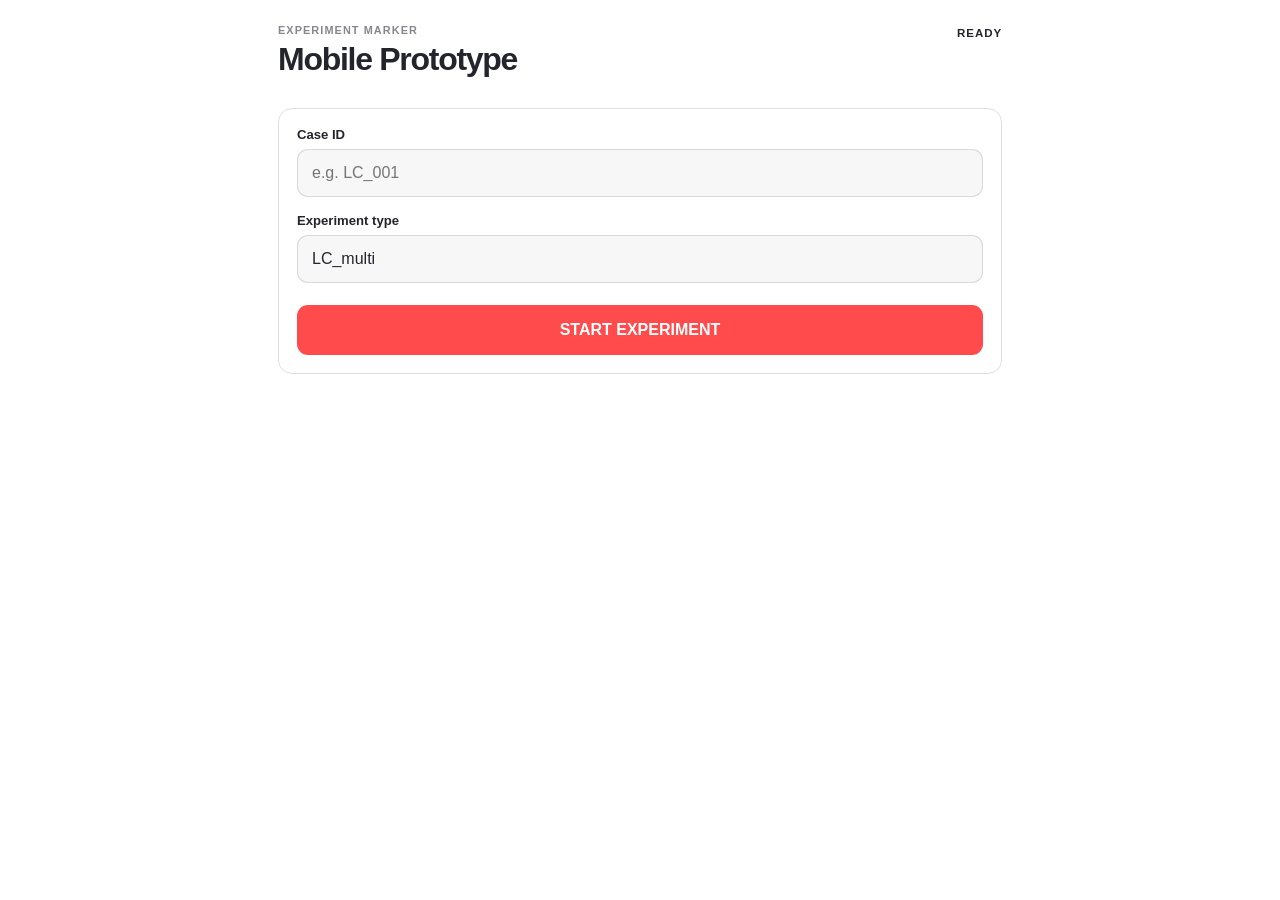
==== index.html @ 3c9c39f7 "Add files via upload" ====
<!DOCTYPE html>
<html lang="en">
<head>
    <meta charset="UTF-8">

    <meta
        name="viewport"
        content="width=device-width, initial-scale=1.0, viewport-fit=cover"
    >

    <title>Experiment Marker</title>
    <meta
    name="theme-color"
    content="#ff4b4b"
    >
    <link
    rel="manifest"
    href="manifest.json"
    >
    <link
        rel="stylesheet"
        href="style.css"
    >
</head>

<body>

<main class="app">

    <header class="header">

        <div>
            <div class="eyebrow">
                EXPERIMENT MARKER
            </div>

            <h1>
                Mobile Prototype
            </h1>
        </div>

        <div
            id="statusBadge"
            class="status-badge"
        >
            READY
        </div>

    </header>


    <!-- ===================================================
         READY
         =================================================== -->

    <section
        id="readyView"
        class="view"
    >

        <div class="panel">

            <label for="caseIdInput">
                Case ID
            </label>

            <input
                id="caseIdInput"
                type="text"
                placeholder="e.g. LC_001"
                autocomplete="off"
            >


            <label for="experimentTypeInput">
                Experiment type
            </label>

            <input
                id="experimentTypeInput"
                type="text"
                value="LC_multi"
                autocomplete="off"
            >


            <button
                id="startButton"
                class="primary-button"
                type="button"
            >
                START EXPERIMENT
            </button>

        </div>

    </section>


    <!-- ===================================================
         RUNNING
         =================================================== -->

    <section
        id="runningView"
        class="view hidden"
    >

        <div class="case-strip">

            <div>
                <div class="small-label">
                    CASE
                </div>

                <div
                    id="runningCaseId"
                    class="case-id"
                >
                </div>
            </div>

            <div class="align-right">
                <div class="small-label">
                    ACTIVE EVENTS
                </div>

                <div
                    id="eventCount"
                    class="count"
                >
                    0
                </div>
            </div>

        </div>


        <div class="event-console">

            <div class="section-title">
                Mark Event
            </div>

            <label for="eventNoteInput">
                Optional note
            </label>

            <input
                id="eventNoteInput"
                type="text"
                placeholder="e.g. difficult trocar, artifact"
                autocomplete="off"
            >


            <div
                id="eventGrid"
                class="event-grid"
            >
            </div>


            <div
                id="lastRecorded"
                class="last-recorded hidden"
            >

                <div>
                    <div class="small-label">
                        LAST ACTIVE EVENT
                    </div>

                    <div
                        id="lastEventName"
                        class="last-event-name"
                    >
                    </div>
                </div>

                <div
                    id="lastEventElapsed"
                    class="elapsed"
                >
                </div>

            </div>

        </div>


        <!-- Calibration -->

        <details class="utility-shell">

            <summary>
                Time Calibration
            </summary>

            <div class="utility-content">

                <div class="calibration-grid">

                    <div>

                        <label for="runningReferenceTime">
                            Reference clock
                        </label>

                        <input
                            id="runningReferenceTime"
                            type="text"
                            inputmode="decimal"
                            placeholder="14:32:18.000"
                            autocomplete="off"
                        >

                    </div>


                    <div>

                        <label for="runningEegTime">
                            EEG / device clock
                        </label>

                        <input
                            id="runningEegTime"
                            type="text"
                            inputmode="decimal"
                            placeholder="14:32:16.000"
                            autocomplete="off"
                        >

                    </div>

                </div>


                <div class="calibration-actions">

                    <button
                        id="runningApplyCalibration"
                        class="utility-button"
                        type="button"
                    >
                        Apply Calibration
                    </button>

                    <button
                        id="runningClearCalibration"
                        class="utility-button"
                        type="button"
                    >
                        Clear
                    </button>

                </div>


                <div
                    id="runningCalibrationStatus"
                    class="calibration-status"
                >
                    Not calibrated
                </div>

            </div>

        </details>


        <!-- Timeline -->

        <details class="timeline-shell">

            <summary>
                Event Timeline
            </summary>

            <div
                id="timeline"
                class="timeline"
            >
            </div>

        </details>


        <div class="correction-actions">

            <button
                id="undoButton"
                class="utility-button"
                type="button"
            >
                Undo Last Event
            </button>

            <button
                id="restoreButton"
                class="utility-button"
                type="button"
            >
                Restore
            </button>

        </div>


        <button
            id="endButton"
            class="secondary-button"
            type="button"
        >
            End Experiment
        </button>

    </section>


    <!-- ===================================================
         COMPLETE
         =================================================== -->

    <section
        id="completeView"
        class="view hidden"
    >

        <div class="complete-card">

            <div class="small-label">
                RECORDING COMPLETE
            </div>

            <div
                id="completeCaseId"
                class="complete-case"
            >
            </div>

            <div
                id="completeSummary"
                class="complete-summary"
            >
            </div>

        </div>


        <!-- Calibration -->

        <details class="utility-shell">

            <summary>
                Time Calibration
            </summary>

            <div class="utility-content">

                <div class="calibration-grid">

                    <div>

                        <label for="completeReferenceTime">
                            Reference clock
                        </label>

                        <input
                            id="completeReferenceTime"
                            type="text"
                            inputmode="decimal"
                            placeholder="14:32:18.000"
                            autocomplete="off"
                        >

                    </div>


                    <div>

                        <label for="completeEegTime">
                            EEG / device clock
                        </label>

                        <input
                            id="completeEegTime"
                            type="text"
                            inputmode="decimal"
                            placeholder="14:32:16.000"
                            autocomplete="off"
                        >

                    </div>

                </div>


                <div class="calibration-actions">

                    <button
                        id="completeApplyCalibration"
                        class="utility-button"
                        type="button"
                    >
                        Apply Calibration
                    </button>

                    <button
                        id="completeClearCalibration"
                        class="utility-button"
                        type="button"
                    >
                        Clear
                    </button>

                </div>


                <div
                    id="completeCalibrationStatus"
                    class="calibration-status"
                >
                    Not calibrated
                </div>

            </div>

        </details>


        <!-- QC -->

        <div class="complete-section-heading">

            <div>
                <div class="small-label">
                    QUALITY CONTROL
                </div>

                <div class="section-title compact-title">
                    Event Review
                </div>
            </div>

            <div class="qc-hint">
                Rename, remove or restore without rewriting event time.
            </div>

        </div>


        <details
            class="timeline-shell"
            open
        >

            <summary>
                Recorded Events
            </summary>

            <div
                id="completeTimeline"
                class="timeline"
            >
            </div>

        </details>


        <!-- Export -->

        <div class="finalize-section">

            <div class="small-label">
                FINALIZE
            </div>

            <div class="section-title compact-title">
                Export
            </div>

            <button
                id="exportCsvButton"
                class="primary-button export-button"
                type="button"
            >
                EXPORT CSV
            </button>

            <div class="export-note">
                Removed events remain in the exported audit record.
            </div>

        </div>


        <button
            id="newCaseButton"
            class="secondary-button new-case-button"
            type="button"
        >
            New Case
        </button>

    </section>

</main>

<script src="app.js"></script>

<script>
    if ("serviceWorker" in navigator) {

        window.addEventListener(
            "load",
            () => {

                navigator.serviceWorker
                    .register(
                        "./service-worker.js"
                    )
                    .then(
                        registration => {

                            console.log(
                                "Experiment Marker service worker registered:",
                                registration.scope
                            );
                        }
                    )
                    .catch(
                        error => {

                            console.error(
                                "Service worker registration failed:",
                                error
                            );
                        }
                    );
            }
        );
    }
</script>

</body>
</html>
---- style.css ----
:root {
    --accent: #ff4b4b;
    --accent-selected: #c9343c;

    --background: #ffffff;
    --surface: #f7f7f8;

    --text: #24242d;
    --muted: #868690;

    --border: rgba(30, 30, 40, 0.14);

    --radius: 14px;
}


* {
    box-sizing: border-box;
}


body {
    margin: 0;

    background: var(--background);
    color: var(--text);

    font-family:
        -apple-system,
        BlinkMacSystemFont,
        "Segoe UI",
        sans-serif;
}


button,
input {
    font: inherit;
}


button {
    touch-action: manipulation;
}


.app {
    width: min(760px, 100%);

    margin: 0 auto;

    padding:
        max(24px, env(safe-area-inset-top))
        18px
        max(40px, env(safe-area-inset-bottom));
}


/* =========================================================
   HEADER
   ========================================================= */

.header {
    display: flex;

    align-items: flex-start;
    justify-content: space-between;

    gap: 20px;

    margin-bottom: 30px;
}


.eyebrow,
.small-label {
    font-size: 0.68rem;
    font-weight: 750;

    letter-spacing: 0.10em;

    color: var(--muted);
}


h1 {
    margin: 5px 0 0;

    font-size: 2rem;

    letter-spacing: -0.04em;
}


.status-badge {
    margin-top: 3px;

    font-size: 0.72rem;
    font-weight: 750;

    letter-spacing: 0.08em;
}


/* =========================================================
   COMMON
   ========================================================= */

.hidden {
    display: none !important;
}


.panel,
.event-console,
.complete-card {
    border:
        1px solid
        var(--border);

    border-radius:
        var(--radius);

    padding:
        18px;
}


label {
    display: block;

    margin:
        16px
        0
        7px;

    font-size: 0.82rem;
    font-weight: 650;
}


label:first-child {
    margin-top: 0;
}


input {
    width: 100%;

    min-height: 48px;

    padding:
        0
        14px;

    border:
        1px solid
        var(--border);

    border-radius:
        11px;

    background:
        var(--surface);

    color:
        var(--text);

    outline:
        none;

    font-size:
        16px;
}


input:focus {
    border-color:
        var(--accent);
}


/* =========================================================
   BUTTONS
   ========================================================= */

.primary-button,
.secondary-button {
    width: 100%;

    min-height: 50px;

    border-radius: 11px;

    font-weight: 700;

    cursor: pointer;
}


.primary-button {
    margin-top: 22px;

    border: none;

    background:
        var(--accent);

    color:
        white;
}


.secondary-button {
    margin-top: 18px;

    border:
        1px solid
        var(--border);

    background:
        transparent;

    color:
        var(--text);
}


.utility-button {
    min-height: 44px;

    padding:
        0
        14px;

    border:
        1px solid
        var(--border);

    border-radius:
        10px;

    background:
        var(--surface);

    color:
        var(--text);

    font-weight:
        650;

    cursor:
        pointer;
}


.utility-button:disabled {
    opacity:
        0.38;

    cursor:
        default;
}


.mini-button {
    min-height: 36px;

    padding:
        0
        12px;

    border:
        1px solid
        var(--border);

    border-radius:
        9px;

    background:
        var(--surface);

    color:
        var(--text);

    font-size:
        0.78rem;

    font-weight:
        650;

    cursor:
        pointer;
}


.mini-button:active,
.utility-button:active,
.primary-button:active,
.secondary-button:active {
    transform:
        scale(0.98);
}


/* =========================================================
   RUNNING
   ========================================================= */

.case-strip {
    display: flex;

    justify-content: space-between;
    align-items: center;

    margin-bottom:
        14px;

    padding:
        0 2px;
}


.case-id {
    margin-top:
        3px;

    font-size:
        1.1rem;

    font-weight:
        720;
}


.count {
    margin-top:
        3px;

    font-size:
        1.05rem;

    font-weight:
        700;
}


.align-right {
    text-align:
        right;
}


.section-title {
    margin-bottom:
        16px;

    font-size:
        1.35rem;

    font-weight:
        760;

    letter-spacing:
        -0.025em;
}


.compact-title {
    margin:
        3px
        0
        0;

    font-size:
        1.12rem;
}


/* =========================================================
   EVENT GRID
   ========================================================= */

.event-grid {
    display:
        grid;

    grid-template-columns:
        repeat(
            2,
            minmax(0, 1fr)
        );

    gap:
        10px;

    margin-top:
        18px;
}


.event-button {
    min-height:
        58px;

    padding:
        8px;

    border:
        none;

    border-radius:
        12px;

    background:
        var(--accent);

    color:
        white;

    font-size:
        0.95rem;

    font-weight:
        680;

    cursor:
        pointer;

    transition:
        transform 70ms ease,
        background 100ms ease;
}


.event-button:active {
    transform:
        scale(0.97);
}


.event-button.selected {
    background:
        var(--accent-selected);
}


/* =========================================================
   LAST RECORDED
   ========================================================= */

.last-recorded {
    display:
        flex;

    justify-content:
        space-between;

    align-items:
        center;

    gap:
        14px;

    margin-top:
        18px;

    padding-top:
        14px;

    border-top:
        1px solid
        var(--border);
}


.last-event-name {
    margin-top:
        3px;

    font-weight:
        700;
}


.elapsed {
    font-family:
        ui-monospace,
        SFMono-Regular,
        Menlo,
        monospace;

    font-weight:
        680;

    font-variant-numeric:
        tabular-nums;
}


/* =========================================================
   COLLAPSIBLE SHELLS
   ========================================================= */

.timeline-shell,
.utility-shell {
    margin-top:
        14px;

    border:
        1px solid
        var(--border);

    border-radius:
        var(--radius);

    overflow:
        hidden;
}


.timeline-shell summary,
.utility-shell summary {
    min-height:
        50px;

    display:
        flex;

    align-items:
        center;

    padding:
        0 16px;

    font-weight:
        680;

    cursor:
        pointer;
}


.utility-content {
    padding:
        0
        14px
        14px;

    border-top:
        1px solid
        var(--border);
}


/* =========================================================
   CALIBRATION
   ========================================================= */

.calibration-grid {
    display:
        grid;

    grid-template-columns:
        1fr;

    gap:
        0;
}


.calibration-actions {
    display:
        flex;

    gap:
        8px;

    margin-top:
        14px;
}


.calibration-actions
.utility-button:first-child {
    flex:
        1;
}


.calibration-status {
    margin-top:
        12px;

    padding:
        11px 12px;

    border-radius:
        10px;

    background:
        var(--surface);

    color:
        var(--muted);

    font-size:
        0.8rem;

    line-height:
        1.45;
}


/* =========================================================
   RUNNING CORRECTIONS
   ========================================================= */

.correction-actions {
    display:
        grid;

    grid-template-columns:
        repeat(
            2,
            minmax(0, 1fr)
        );

    gap:
        8px;

    margin-top:
        10px;
}


/* =========================================================
   TIMELINE
   ========================================================= */

.timeline {
    padding:
        0
        14px
        14px;
}


.timeline-empty {
    padding:
        10px 0;

    color:
        var(--muted);

    font-size:
        0.85rem;
}


.timeline-item {
    padding:
        13px 0;

    border-top:
        1px solid
        var(--border);
}


.timeline-main-row {
    display:
        flex;

    justify-content:
        space-between;

    align-items:
        flex-start;

    gap:
        16px;
}


.timeline-main {
    min-width:
        0;
}


.timeline-item.removed
.timeline-main-row {
    opacity:
        0.52;
}


.timeline-name-row {
    display:
        flex;

    align-items:
        center;

    flex-wrap:
        wrap;

    gap:
        7px;
}


.timeline-name {
    font-weight:
        650;

    overflow-wrap:
        anywhere;
}


.status-chip {
    padding:
        2px 6px;

    border:
        1px solid
        var(--border);

    border-radius:
        999px;

    font-size:
        0.61rem;

    font-weight:
        750;

    letter-spacing:
        0.06em;
}


.timeline-meta {
    margin-top:
        4px;

    color:
        var(--muted);

    font-size:
        0.75rem;

    line-height:
        1.5;
}


.timeline-time {
    flex:
        0 0 auto;

    font-family:
        ui-monospace,
        SFMono-Regular,
        Menlo,
        monospace;

    font-size:
        0.82rem;

    font-variant-numeric:
        tabular-nums;
}


.timeline-actions {
    display:
        flex;

    flex-wrap:
        wrap;

    gap:
        7px;

    margin-top:
        10px;
}


/* =========================================================
   COMPLETE
   ========================================================= */

.complete-card {
    margin-bottom:
        14px;
}


.complete-case {
    margin-top:
        5px;

    font-size:
        1.45rem;

    font-weight:
        760;
}


.complete-summary {
    margin-top:
        8px;

    color:
        var(--muted);

    font-size:
        0.86rem;
}


.complete-section-heading {
    display:
        flex;

    justify-content:
        space-between;

    align-items:
        flex-end;

    gap:
        16px;

    margin-top:
        26px;
}


.qc-hint {
    max-width:
        290px;

    color:
        var(--muted);

    font-size:
        0.76rem;

    line-height:
        1.45;

    text-align:
        right;
}


.finalize-section {
    margin-top:
        28px;

    padding-top:
        22px;

    border-top:
        1px solid
        var(--border);
}


.export-button {
    margin-top:
        14px;
}


.export-note {
    margin-top:
        9px;

    color:
        var(--muted);

    font-size:
        0.75rem;

    line-height:
        1.45;
}


.new-case-button {
    margin-top:
        22px;
}


/* =========================================================
   WIDER SCREENS
   ========================================================= */

@media (min-width: 700px) {

    .event-grid {
        grid-template-columns:
            repeat(
                3,
                minmax(0, 1fr)
            );
    }


    .calibration-grid {
        grid-template-columns:
            repeat(
                2,
                minmax(0, 1fr)
            );

        gap:
            12px;
    }

}


/* =========================================================
   PHONE
   ========================================================= */

@media (max-width: 600px) {

    .complete-section-heading {
        display:
            block;
    }


    .qc-hint {
        margin-top:
            6px;

        max-width:
            none;

        text-align:
            left;
    }

}
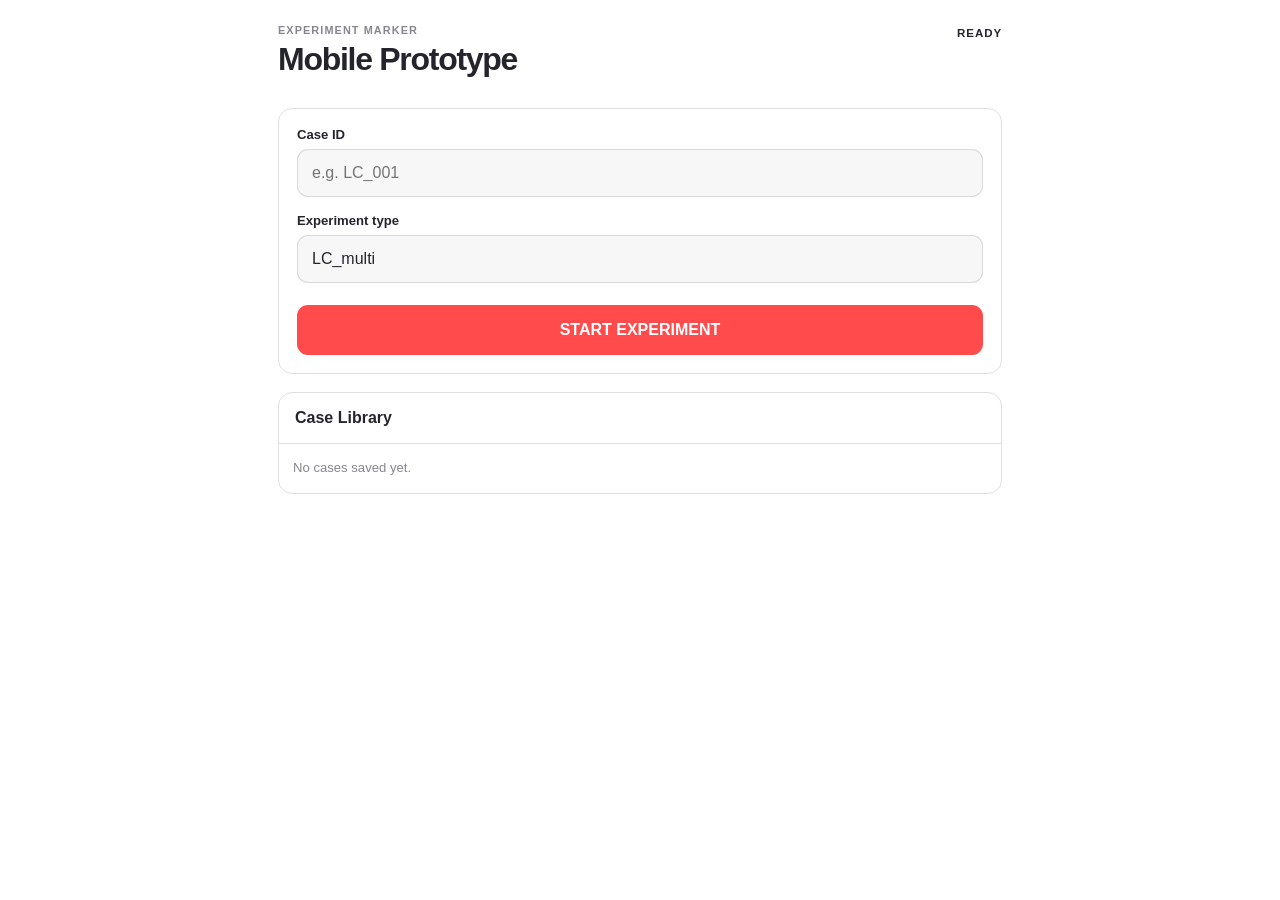
==== commit cf418c77: "Add files via upload" ====
--- a/index.html
+++ b/index.html
@@ -93,7 +93,23 @@
             </button>
 
         </div>
-
+<details
+    class="library-shell"
+    open
+>
+
+    <summary>
+        Case Library
+        <span id="libraryCount"></span>
+    </summary>
+
+    <div
+        id="caseLibrary"
+        class="case-library"
+    >
+    </div>
+
+</details>
     </section>
 
 
@@ -473,41 +489,63 @@
 
         <div class="finalize-section">
 
-            <div class="small-label">
-                FINALIZE
-            </div>
-
-            <div class="section-title compact-title">
-                Export
-            </div>
-
-            <button
-                id="exportCsvButton"
-                class="primary-button export-button"
-                type="button"
-            >
-                EXPORT CSV
-            </button>
-
-            <div class="export-note">
-                Removed events remain in the exported audit record.
-            </div>
-
-        </div>
-
-
-        <button
-            id="newCaseButton"
-            class="secondary-button new-case-button"
-            type="button"
-        >
-            New Case
-        </button>
+    <div class="small-label">
+        CASE LIBRARY
+    </div>
+
+    <div class="section-title compact-title">
+        Archive
+    </div>
+
+
+    <button
+        id="saveLibraryButton"
+        class="primary-button export-button"
+        type="button"
+    >
+        SAVE TO CASE LIBRARY
+    </button>
+
+
+    <div
+        id="librarySaveStatus"
+        class="export-note"
+    >
+        Not saved to Case Library.
+    </div>
+
+
+    <div class="finalize-divider"></div>
+
+
+    <div class="small-label">
+        EXPORT
+    </div>
+
+    <button
+        id="exportCsvButton"
+        class="secondary-button export-button"
+        type="button"
+    >
+        Export CSV
+    </button>
+
+</div>
+
+
+<button
+    id="newCaseButton"
+    class="secondary-button new-case-button"
+    type="button"
+>
+    Discard Case
+</button>
 
     </section>
 
 </main>
 
+<script src="storage.js"></script>
 <script src="app.js"></script>
 
 <script>
--- a/style.css
+++ b/style.css
@@ -557,27 +557,62 @@
    CALIBRATION
    ========================================================= */
 
+.utility-content {
+    padding:
+        16px
+        14px
+        16px;
+
+    border-top:
+        1px solid
+        var(--border);
+}
+
+
 .calibration-grid {
-    display:
-        grid;
+    display: grid;
 
     grid-template-columns:
         1fr;
 
     gap:
+        16px;
+}
+
+
+.calibration-grid > div {
+    display: flex;
+
+    flex-direction: column;
+
+    gap:
+        8px;
+}
+
+
+.calibration-grid label {
+    margin:
         0;
+
+    font-size:
+        0.82rem;
+
+    font-weight:
+        650;
+
+    line-height:
+        1.25;
 }
 
 
 .calibration-actions {
-    display:
-        flex;
+    display: flex;
 
     gap:
         8px;
 
     margin-top:
-        14px;
+        16px;
 }
 
 
@@ -590,10 +625,11 @@
 
 .calibration-status {
     margin-top:
+        14px;
+
+    padding:
+        11px
         12px;
-
-    padding:
-        11px 12px;
 
     border-radius:
         10px;
@@ -610,7 +646,6 @@
     line-height:
         1.45;
 }
-
 
 /* =========================================================
    RUNNING CORRECTIONS
@@ -952,4 +987,146 @@
             left;
     }
 
+}
+
+/* =========================================================
+   CASE LIBRARY
+   ========================================================= */
+
+.library-shell {
+    margin-top: 18px;
+
+    border:
+        1px solid
+        var(--border);
+
+    border-radius:
+        var(--radius);
+
+    overflow:
+        hidden;
+}
+
+
+.library-shell summary {
+    min-height:
+        50px;
+
+    display:
+        flex;
+
+    align-items:
+        center;
+
+    gap:
+        6px;
+
+    padding:
+        0 16px;
+
+    font-weight:
+        680;
+
+    cursor:
+        pointer;
+}
+
+
+.case-library {
+    padding:
+        0
+        14px
+        14px;
+
+    border-top:
+        1px solid
+        var(--border);
+}
+
+
+.library-empty {
+    padding:
+        16px 0
+        4px;
+
+    color:
+        var(--muted);
+
+    font-size:
+        0.82rem;
+}
+
+
+.library-item {
+    padding:
+        14px 0;
+
+    border-bottom:
+        1px solid
+        var(--border);
+}
+
+
+.library-item:last-child {
+    border-bottom:
+        none;
+}
+
+
+.library-top-row {
+    display:
+        flex;
+
+    justify-content:
+        space-between;
+
+    align-items:
+        flex-start;
+
+    gap:
+        14px;
+}
+
+
+.library-case-id {
+    font-weight:
+        720;
+}
+
+
+.library-meta {
+    margin-top:
+        4px;
+
+    color:
+        var(--muted);
+
+    font-size:
+        0.75rem;
+
+    line-height:
+        1.45;
+}
+
+
+.library-actions {
+    display:
+        flex;
+
+    gap:
+        7px;
+
+    margin-top:
+        11px;
+}
+
+
+.finalize-divider {
+    margin:
+        22px
+        0;
+
+    border-top:
+        1px solid
+        var(--border);
 }
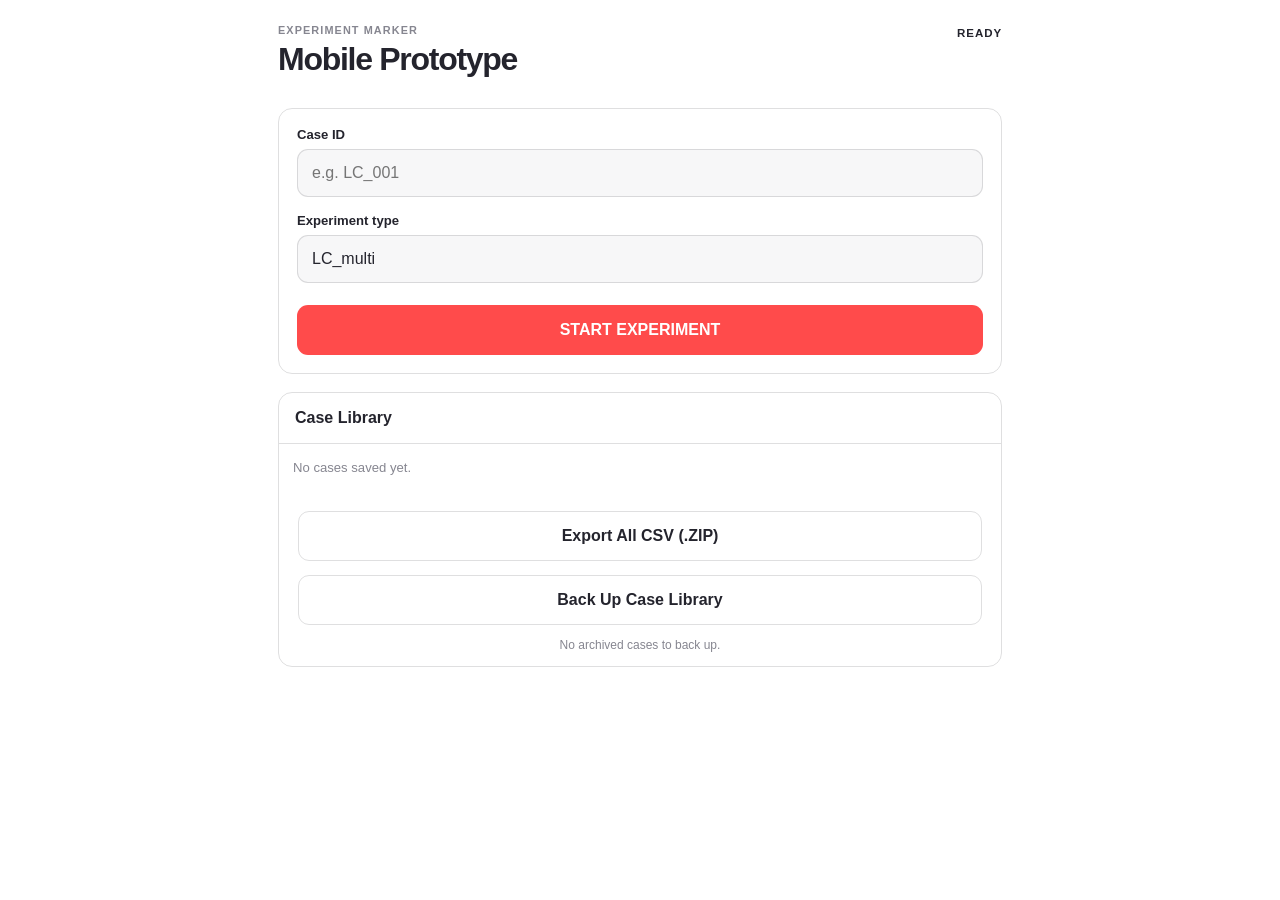
==== commit fa4f0451: "Add files via upload" ====
--- a/index.html
+++ b/index.html
@@ -1,586 +1,1194 @@
 <!DOCTYPE html>
+
 <html lang="en">
+
 <head>
+
     <meta charset="UTF-8">
 
+
+
     <meta
+
         name="viewport"
+
         content="width=device-width, initial-scale=1.0, viewport-fit=cover"
-    >
+
+    >
+
+
 
     <title>Experiment Marker</title>
+
     <meta
+
     name="theme-color"
+
     content="#ff4b4b"
-    >
+
+    >
+
     <link
+
     rel="manifest"
+
     href="manifest.json"
-    >
+
+    >
+
     <link
+
         rel="stylesheet"
+
         href="style.css"
-    >
+
+    >
+
 </head>
 
+
+
 <body>
 
+
+
 <main class="app">
 
+
+
     <header class="header">
 
+
+
         <div>
+
             <div class="eyebrow">
+
                 EXPERIMENT MARKER
-            </div>
+
+            </div>
+
+
 
             <h1>
+
                 Mobile Prototype
+
             </h1>
+
         </div>
 
+
+
         <div
+
             id="statusBadge"
+
             class="status-badge"
+
         >
+
             READY
+
         </div>
 
+
+
     </header>
 
 
+
+
+
     <!-- ===================================================
+
          READY
-         =================================================== -->
+
+         \=================================================== -->
+
+
 
     <section
+
         id="readyView"
+
         class="view"
-    >
+
+    >
+
+
 
         <div class="panel">
 
+
+
             <label for="caseIdInput">
+
                 Case ID
+
             </label>
 
+
+
             <input
+
                 id="caseIdInput"
+
                 type="text"
+
                 placeholder="e.g. LC_001"
+
                 autocomplete="off"
+
             >
 
 
+
+
+
             <label for="experimentTypeInput">
+
                 Experiment type
+
             </label>
 
+
+
             <input
+
                 id="experimentTypeInput"
+
                 type="text"
+
                 value="LC_multi"
+
                 autocomplete="off"
+
             >
 
 
+
+
+
             <button
+
                 id="startButton"
+
                 class="primary-button"
+
                 type="button"
+
             >
+
                 START EXPERIMENT
+
             </button>
 
+
+
         </div>
+
 <details
+
     class="library-shell"
+
     open
+
 >
 
+
+
     <summary>
+
         Case Library
+
         <span id="libraryCount"></span>
+
     </summary>
 
+
+
     <div
+
         id="caseLibrary"
+
         class="case-library"
-    >
+
+    >
+
     </div>
 
-</details>
-    </section>
-
-
-    <!-- ===================================================
-         RUNNING
-         =================================================== -->
-
-    <section
-        id="runningView"
-        class="view hidden"
-    >
-
-        <div class="case-strip">
-
-            <div>
-                <div class="small-label">
-                    CASE
-                </div>
-
-                <div
-                    id="runningCaseId"
-                    class="case-id"
-                >
-                </div>
-            </div>
-
-            <div class="align-right">
-                <div class="small-label">
-                    ACTIVE EVENTS
-                </div>
-
-                <div
-                    id="eventCount"
-                    class="count"
-                >
-                    0
-                </div>
-            </div>
-
-        </div>
-
-
-        <div class="event-console">
-
-            <div class="section-title">
-                Mark Event
-            </div>
-
-            <label for="eventNoteInput">
-                Optional note
-            </label>
-
-            <input
-                id="eventNoteInput"
-                type="text"
-                placeholder="e.g. difficult trocar, artifact"
-                autocomplete="off"
-            >
-
-
-            <div
-                id="eventGrid"
-                class="event-grid"
-            >
-            </div>
-
-
-            <div
-                id="lastRecorded"
-                class="last-recorded hidden"
-            >
-
-                <div>
-                    <div class="small-label">
-                        LAST ACTIVE EVENT
-                    </div>
-
-                    <div
-                        id="lastEventName"
-                        class="last-event-name"
-                    >
-                    </div>
-                </div>
-
-                <div
-                    id="lastEventElapsed"
-                    class="elapsed"
-                >
-                </div>
-
-            </div>
-
-        </div>
-
-
-        <!-- Calibration -->
-
-        <details class="utility-shell">
-
-            <summary>
-                Time Calibration
-            </summary>
-
-            <div class="utility-content">
-
-                <div class="calibration-grid">
-
-                    <div>
-
-                        <label for="runningReferenceTime">
-                            Reference clock
-                        </label>
-
-                        <input
-                            id="runningReferenceTime"
-                            type="text"
-                            inputmode="decimal"
-                            placeholder="14:32:18.000"
-                            autocomplete="off"
-                        >
-
-                    </div>
-
-
-                    <div>
-
-                        <label for="runningEegTime">
-                            EEG / device clock
-                        </label>
-
-                        <input
-                            id="runningEegTime"
-                            type="text"
-                            inputmode="decimal"
-                            placeholder="14:32:16.000"
-                            autocomplete="off"
-                        >
-
-                    </div>
-
-                </div>
-
-
-                <div class="calibration-actions">
-
-                    <button
-                        id="runningApplyCalibration"
-                        class="utility-button"
-                        type="button"
-                    >
-                        Apply Calibration
-                    </button>
-
-                    <button
-                        id="runningClearCalibration"
-                        class="utility-button"
-                        type="button"
-                    >
-                        Clear
-                    </button>
-
-                </div>
-
-
-                <div
-                    id="runningCalibrationStatus"
-                    class="calibration-status"
-                >
-                    Not calibrated
-                </div>
-
-            </div>
-
-        </details>
-
-
-        <!-- Timeline -->
-
-        <details class="timeline-shell">
-
-            <summary>
-                Event Timeline
-            </summary>
-
-            <div
-                id="timeline"
-                class="timeline"
-            >
-            </div>
-
-        </details>
-
-
-        <div class="correction-actions">
-
-            <button
-                id="undoButton"
-                class="utility-button"
-                type="button"
-            >
-                Undo Last Event
-            </button>
-
-            <button
-                id="restoreButton"
-                class="utility-button"
-                type="button"
-            >
-                Restore
-            </button>
-
-        </div>
-
-
-        <button
-            id="endButton"
-            class="secondary-button"
-            type="button"
-        >
-            End Experiment
-        </button>
-
-    </section>
-
-
-    <!-- ===================================================
-         COMPLETE
-         =================================================== -->
-
-    <section
-        id="completeView"
-        class="view hidden"
-    >
-
-        <div class="complete-card">
-
-            <div class="small-label">
-                RECORDING COMPLETE
-            </div>
-
-            <div
-                id="completeCaseId"
-                class="complete-case"
-            >
-            </div>
-
-            <div
-                id="completeSummary"
-                class="complete-summary"
-            >
-            </div>
-
-        </div>
-
-
-        <!-- Calibration -->
-
-        <details class="utility-shell">
-
-            <summary>
-                Time Calibration
-            </summary>
-
-            <div class="utility-content">
-
-                <div class="calibration-grid">
-
-                    <div>
-
-                        <label for="completeReferenceTime">
-                            Reference clock
-                        </label>
-
-                        <input
-                            id="completeReferenceTime"
-                            type="text"
-                            inputmode="decimal"
-                            placeholder="14:32:18.000"
-                            autocomplete="off"
-                        >
-
-                    </div>
-
-
-                    <div>
-
-                        <label for="completeEegTime">
-                            EEG / device clock
-                        </label>
-
-                        <input
-                            id="completeEegTime"
-                            type="text"
-                            inputmode="decimal"
-                            placeholder="14:32:16.000"
-                            autocomplete="off"
-                        >
-
-                    </div>
-
-                </div>
-
-
-                <div class="calibration-actions">
-
-                    <button
-                        id="completeApplyCalibration"
-                        class="utility-button"
-                        type="button"
-                    >
-                        Apply Calibration
-                    </button>
-
-                    <button
-                        id="completeClearCalibration"
-                        class="utility-button"
-                        type="button"
-                    >
-                        Clear
-                    </button>
-
-                </div>
-
-
-                <div
-                    id="completeCalibrationStatus"
-                    class="calibration-status"
-                >
-                    Not calibrated
-                </div>
-
-            </div>
-
-        </details>
-
-
-        <!-- QC -->
-
-        <div class="complete-section-heading">
-
-            <div>
-                <div class="small-label">
-                    QUALITY CONTROL
-                </div>
-
-                <div class="section-title compact-title">
-                    Event Review
-                </div>
-            </div>
-
-            <div class="qc-hint">
-                Rename, remove or restore without rewriting event time.
-            </div>
-
-        </div>
-
-
-        <details
-            class="timeline-shell"
-            open
-        >
-
-            <summary>
-                Recorded Events
-            </summary>
-
-            <div
-                id="completeTimeline"
-                class="timeline"
-            >
-            </div>
-
-        </details>
-
-
-        <!-- Export -->
-
-        <div class="finalize-section">
-
-    <div class="small-label">
-        CASE LIBRARY
-    </div>
-
-    <div class="section-title compact-title">
-        Archive
-    </div>
-
-
     <button
-        id="saveLibraryButton"
-        class="primary-button export-button"
+        id="exportAllCsvButton"
+        class="secondary-button"
         type="button"
     >
-        SAVE TO CASE LIBRARY
+        Export All CSV (.ZIP)
     </button>
 
-
-    <div
-        id="librarySaveStatus"
-        class="export-note"
-    >
-        Not saved to Case Library.
-    </div>
-
-
-    <div class="finalize-divider"></div>
-
-
-    <div class="small-label">
-        EXPORT
-    </div>
-
     <button
-        id="exportCsvButton"
+        id="backupLibraryButton"
         class="secondary-button export-button"
         type="button"
     >
+        Back Up Case Library
+    </button>
+
+    <div
+        id="libraryBackupStatus"
+        class="export-note"
+    >
+        Archived cases only. The current working case is not included.
+    </div>
+
+
+
+</details>
+
+    </section>
+
+
+
+
+
+    <!-- ===================================================
+
+         RUNNING
+
+         \=================================================== -->
+
+
+
+    <section
+
+        id="runningView"
+
+        class="view hidden"
+
+    >
+
+
+
+        <div class="case-strip">
+
+
+
+            <div>
+
+                <div class="small-label">
+
+                    CASE
+
+                </div>
+
+
+
+                <div
+
+                    id="runningCaseId"
+
+                    class="case-id"
+
+                >
+
+                </div>
+
+            </div>
+
+
+
+            <div class="align-right">
+
+                <div class="small-label">
+
+                    ACTIVE EVENTS
+
+                </div>
+
+
+
+                <div
+
+                    id="eventCount"
+
+                    class="count"
+
+                >
+
+                    0
+
+                </div>
+
+            </div>
+
+
+
+        </div>
+
+
+
+
+
+        <div class="event-console">
+
+
+
+            <div class="section-title">
+
+                Mark Event
+
+            </div>
+
+
+
+            <label for="eventNoteInput">
+
+                Optional note
+
+            </label>
+
+
+
+            <input
+
+                id="eventNoteInput"
+
+                type="text"
+
+                placeholder="e.g. difficult trocar, artifact"
+
+                autocomplete="off"
+
+            >
+
+
+
+
+
+            <div
+
+                id="eventGrid"
+
+                class="event-grid"
+
+            >
+
+            </div>
+
+
+
+
+
+            <div
+
+                id="lastRecorded"
+
+                class="last-recorded hidden"
+
+            >
+
+
+
+                <div>
+
+                    <div class="small-label">
+
+                        LAST ACTIVE EVENT
+
+                    </div>
+
+
+
+                    <div
+
+                        id="lastEventName"
+
+                        class="last-event-name"
+
+                    >
+
+                    </div>
+
+                </div>
+
+
+
+                <div
+
+                    id="lastEventElapsed"
+
+                    class="elapsed"
+
+                >
+
+                </div>
+
+
+
+            </div>
+
+
+
+        </div>
+
+
+
+
+
+        <!-- Calibration -->
+
+
+
+        <details class="utility-shell">
+
+
+
+            <summary>
+
+                Time Calibration
+
+            </summary>
+
+
+
+            <div class="utility-content">
+
+
+
+                <div class="calibration-grid">
+
+
+
+                    <div>
+
+
+
+                        <label for="runningReferenceTime">
+
+                            Reference clock
+
+                        </label>
+
+
+
+                        <input
+
+                            id="runningReferenceTime"
+
+                            type="text"
+
+                            inputmode="decimal"
+
+                            placeholder="14:32:18.000"
+
+                            autocomplete="off"
+
+                        >
+
+
+
+                    </div>
+
+
+
+
+
+                    <div>
+
+
+
+                        <label for="runningEegTime">
+
+                            EEG / device clock
+
+                        </label>
+
+
+
+                        <input
+
+                            id="runningEegTime"
+
+                            type="text"
+
+                            inputmode="decimal"
+
+                            placeholder="14:32:16.000"
+
+                            autocomplete="off"
+
+                        >
+
+
+
+                    </div>
+
+
+
+                </div>
+
+
+
+
+
+                <div class="calibration-actions">
+
+
+
+                    <button
+
+                        id="runningApplyCalibration"
+
+                        class="utility-button"
+
+                        type="button"
+
+                    >
+
+                        Apply Calibration
+
+                    </button>
+
+
+
+                    <button
+
+                        id="runningClearCalibration"
+
+                        class="utility-button"
+
+                        type="button"
+
+                    >
+
+                        Clear
+
+                    </button>
+
+
+
+                </div>
+
+
+
+
+
+                <div
+
+                    id="runningCalibrationStatus"
+
+                    class="calibration-status"
+
+                >
+
+                    Not calibrated
+
+                </div>
+
+
+
+            </div>
+
+
+
+        </details>
+
+
+
+
+
+        <!-- Timeline -->
+
+
+
+        <details class="timeline-shell">
+
+
+
+            <summary>
+
+                Event Timeline
+
+            </summary>
+
+
+
+            <div
+
+                id="timeline"
+
+                class="timeline"
+
+            >
+
+            </div>
+
+
+
+        </details>
+
+
+
+
+
+        <div class="correction-actions">
+
+
+
+            <button
+
+                id="undoButton"
+
+                class="utility-button"
+
+                type="button"
+
+            >
+
+                Undo Last Event
+
+            </button>
+
+
+
+            <button
+
+                id="restoreButton"
+
+                class="utility-button"
+
+                type="button"
+
+            >
+
+                Restore
+
+            </button>
+
+
+
+        </div>
+
+
+
+
+
+        <button
+
+            id="endButton"
+
+            class="secondary-button"
+
+            type="button"
+
+        >
+
+            End Experiment
+
+        </button>
+
+
+
+    </section>
+
+
+
+
+
+    <!-- ===================================================
+
+         COMPLETE
+
+         \=================================================== -->
+
+
+
+    <section
+
+        id="completeView"
+
+        class="view hidden"
+
+    >
+
+
+
+        <div class="complete-card">
+
+
+
+            <div class="small-label">
+
+                RECORDING COMPLETE
+
+            </div>
+
+
+
+            <div
+
+                id="completeCaseId"
+
+                class="complete-case"
+
+            >
+
+            </div>
+
+
+
+            <div
+
+                id="completeSummary"
+
+                class="complete-summary"
+
+            >
+
+            </div>
+
+
+
+        </div>
+
+
+
+
+
+        <!-- Calibration -->
+
+
+
+        <details class="utility-shell">
+
+
+
+            <summary>
+
+                Time Calibration
+
+            </summary>
+
+
+
+            <div class="utility-content">
+
+
+
+                <div class="calibration-grid">
+
+
+
+                    <div>
+
+
+
+                        <label for="completeReferenceTime">
+
+                            Reference clock
+
+                        </label>
+
+
+
+                        <input
+
+                            id="completeReferenceTime"
+
+                            type="text"
+
+                            inputmode="decimal"
+
+                            placeholder="14:32:18.000"
+
+                            autocomplete="off"
+
+                        >
+
+
+
+                    </div>
+
+
+
+
+
+                    <div>
+
+
+
+                        <label for="completeEegTime">
+
+                            EEG / device clock
+
+                        </label>
+
+
+
+                        <input
+
+                            id="completeEegTime"
+
+                            type="text"
+
+                            inputmode="decimal"
+
+                            placeholder="14:32:16.000"
+
+                            autocomplete="off"
+
+                        >
+
+
+
+                    </div>
+
+
+
+                </div>
+
+
+
+
+
+                <div class="calibration-actions">
+
+
+
+                    <button
+
+                        id="completeApplyCalibration"
+
+                        class="utility-button"
+
+                        type="button"
+
+                    >
+
+                        Apply Calibration
+
+                    </button>
+
+
+
+                    <button
+
+                        id="completeClearCalibration"
+
+                        class="utility-button"
+
+                        type="button"
+
+                    >
+
+                        Clear
+
+                    </button>
+
+
+
+                </div>
+
+
+
+
+
+                <div
+
+                    id="completeCalibrationStatus"
+
+                    class="calibration-status"
+
+                >
+
+                    Not calibrated
+
+                </div>
+
+
+
+            </div>
+
+
+
+        </details>
+
+
+
+
+
+        <!-- QC -->
+
+
+
+        <div class="complete-section-heading">
+
+
+
+            <div>
+
+                <div class="small-label">
+
+                    QUALITY CONTROL
+
+                </div>
+
+
+
+                <div class="section-title compact-title">
+
+                    Event Review
+
+                </div>
+
+            </div>
+
+
+
+            <div class="qc-hint">
+
+                Rename, remove or restore without rewriting event time.
+
+            </div>
+
+
+
+        </div>
+
+
+
+
+
+        <details
+
+            class="timeline-shell"
+
+            open
+
+        >
+
+
+
+            <summary>
+
+                Recorded Events
+
+            </summary>
+
+
+
+            <div
+
+                id="completeTimeline"
+
+                class="timeline"
+
+            >
+
+            </div>
+
+
+
+        </details>
+
+
+
+
+
+        <!-- Export -->
+
+
+
+        <div class="finalize-section">
+
+
+
+    <div class="small-label">
+
+        CASE LIBRARY
+
+    </div>
+
+
+
+    <div class="section-title compact-title">
+
+        Archive
+
+    </div>
+
+
+
+
+
+    <button
+
+        id="saveLibraryButton"
+
+        class="primary-button export-button"
+
+        type="button"
+
+    >
+
+        SAVE TO CASE LIBRARY
+
+    </button>
+
+
+
+
+
+    <div
+
+        id="librarySaveStatus"
+
+        class="export-note"
+
+    >
+
+        Not saved to Case Library.
+
+    </div>
+
+
+
+
+
+    <div class="finalize-divider"></div>
+
+
+
+
+
+    <div class="small-label">
+
+        EXPORT
+
+    </div>
+
+
+
+    <button
+
+        id="exportCsvButton"
+
+        class="secondary-button export-button"
+
+        type="button"
+
+    >
+
         Export CSV
+
     </button>
 
+
+
 </div>
 
 
+
+
+
 <button
+
     id="newCaseButton"
+
     class="secondary-button new-case-button"
+
     type="button"
+
 >
+
     Discard Case
+
 </button>
 
+
+
     </section>
 
+
+
 </main>
 
+
+
 <script src="storage.js"></script>
+
 <script src="app.js"></script>
 
+
+
 <script>
+
     if ("serviceWorker" in navigator) {
 
+
+
         window.addEventListener(
+
             "load",
+
             () => {
 
+
+
                 navigator.serviceWorker
+
                     .register(
+
                         "./service-worker.js"
+
                     )
+
                     .then(
+
                         registration => {
 
+
+
                             console.log(
+
                                 "Experiment Marker service worker registered:",
+
                                 registration.scope
+
                             );
+
                         }
+
                     )
+
                     .catch(
+
                         error => {
 
+
+
                             console.error(
+
                                 "Service worker registration failed:",
+
                                 error
+
                             );
+
                         }
+
                     );
+
             }
+
         );
+
     }
+
 </script>
 
+
+
 </body>
+
 </html>
--- a/style.css
+++ b/style.css
@@ -214,8 +214,7 @@
 .secondary-button {
     margin-top: 18px;
 
-    border:
-        1px solid
+    border: 1px solid
         var(--border);
 
     background:
@@ -1129,4 +1128,18 @@
     border-top:
         1px solid
         var(--border);
+}
+
+
+#libraryBackupStatus {
+    text-align: center;
+    margin: 12px 0 0;
+    padding: 0 8px 12px;
+}
+
+#backupLibraryButton,
+#exportAllCsvButton {
+    display: block;
+    width: calc(100% - 38px);
+    margin-inline: auto;
 }
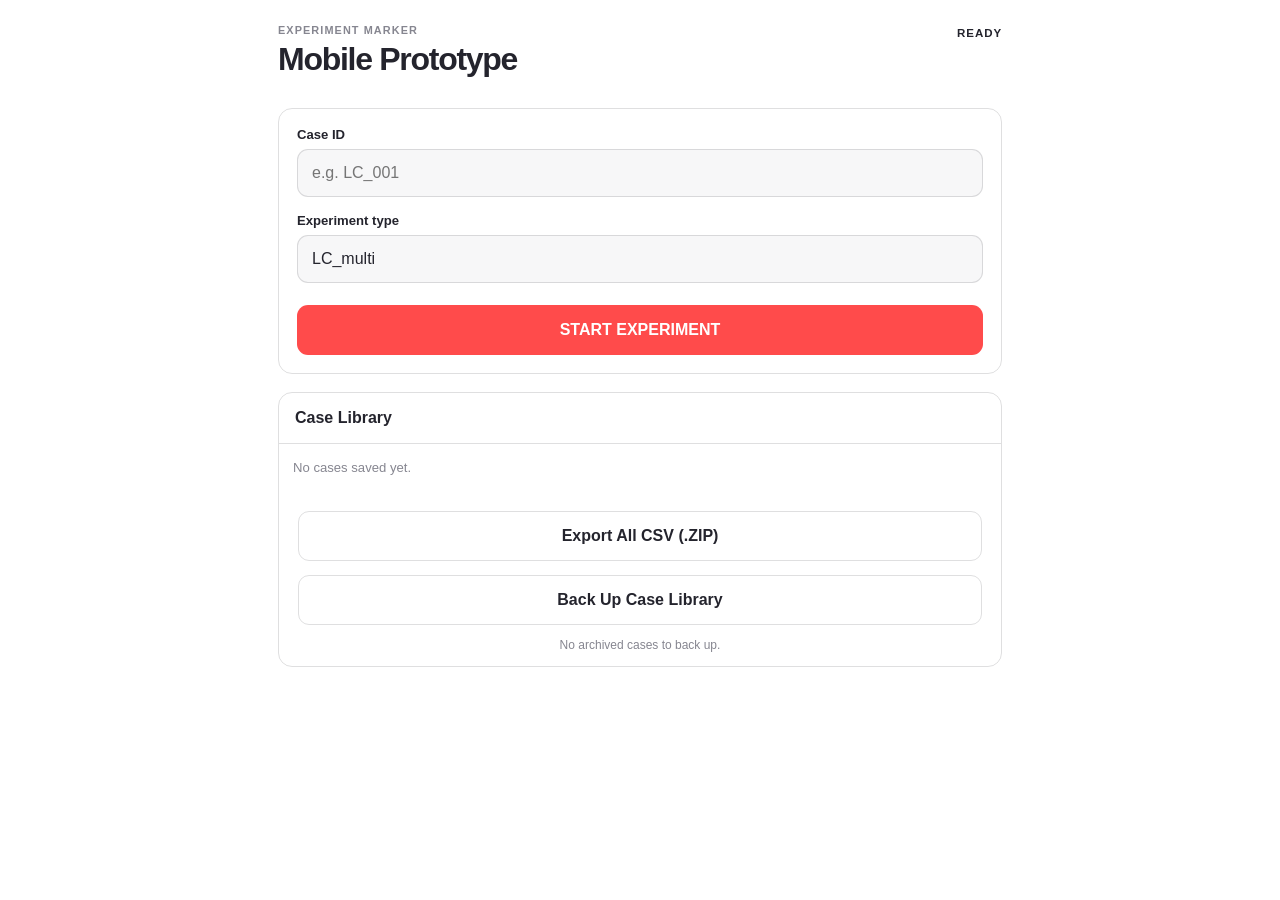
==== commit 41dd9f35: "Improve mobile time calibration input" ====
--- a/index.html
+++ b/index.html
@@ -475,7 +475,9 @@
 
                             id="runningReferenceTime"
 
-                            type="text"
+                            type="time"
+
+                            step="1"
 
                             inputmode="decimal"
 
@@ -509,7 +511,9 @@
 
                             id="runningEegTime"
 
-                            type="text"
+                            type="time"
+
+                            step="1"
 
                             inputmode="decimal"
 
@@ -795,7 +799,9 @@
 
                             id="completeReferenceTime"
 
-                            type="text"
+                            type="time"
+
+                            step="1"
 
                             inputmode="decimal"
 
@@ -829,7 +835,9 @@
 
                             id="completeEegTime"
 
-                            type="text"
+                            type="time"
+
+                            step="1"
 
                             inputmode="decimal"
 
